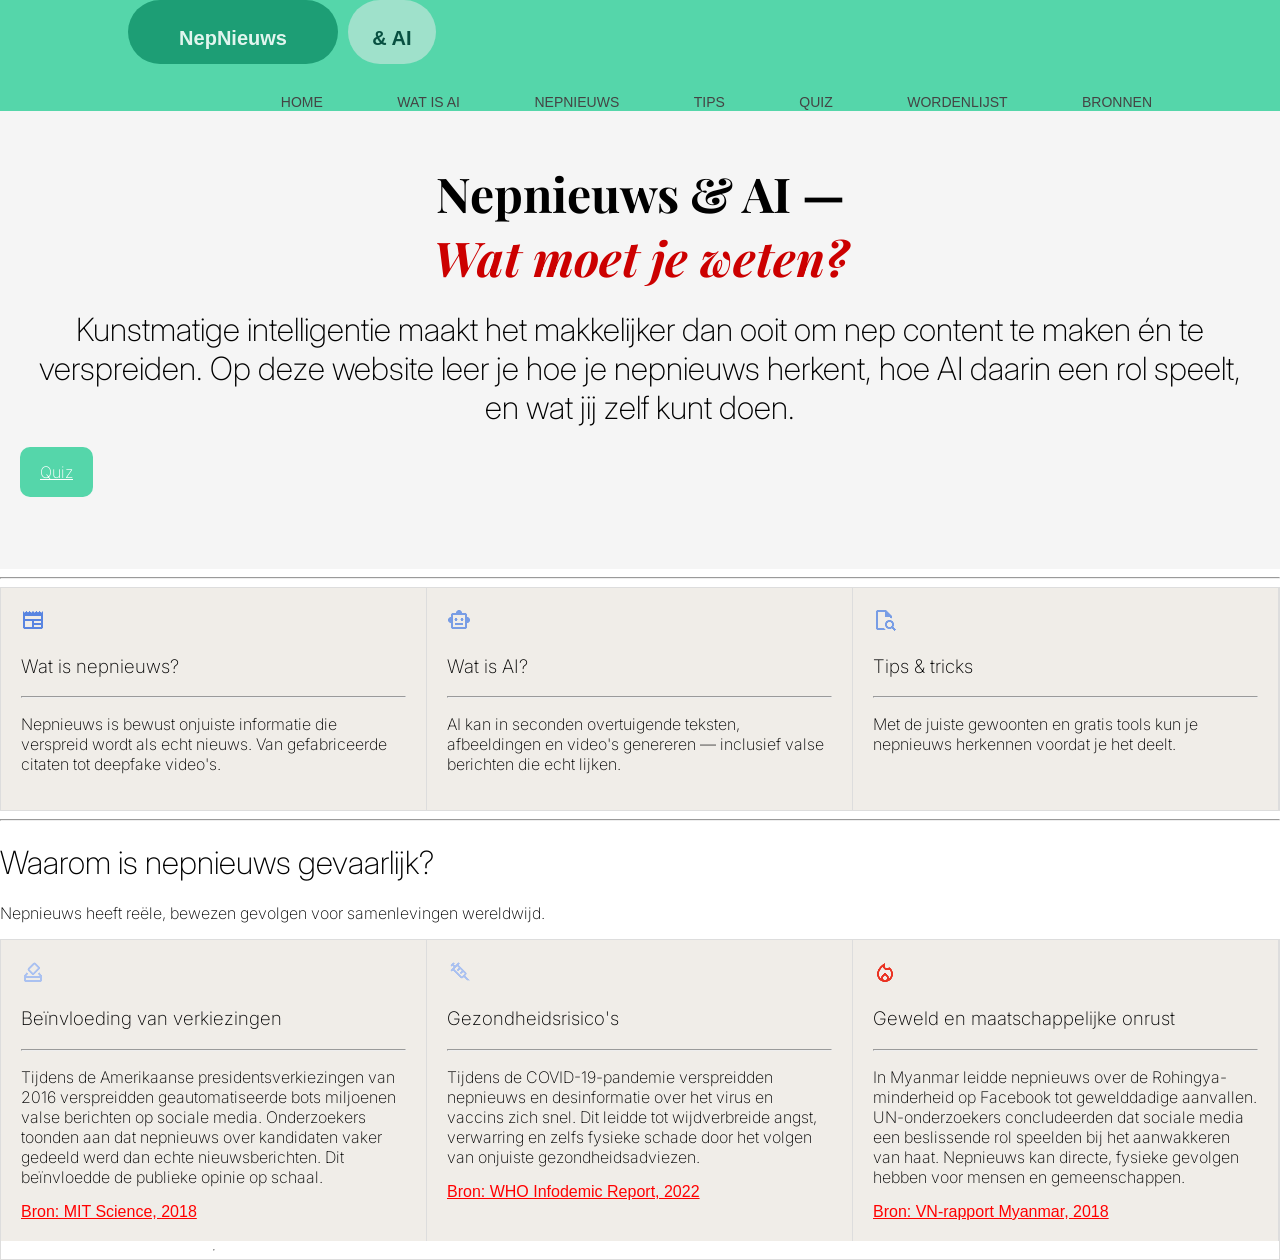
==== AI en NEPNIEUWS/index.html @ 642c2e68 "Add files via upload" ====
<!DOCTYPE html>
<html lang="en">
<head>
    <meta charset="UTF-8">
    <meta name="viewport" content="width=device-width, initial-scale=1.0">
    <meta
  name="description"
  content="Nepnieuws (of fake news) zijn volledig verzonnen verhalen die als objectief nieuwsbericht worden gepresenteerd,
   maar niet door professionele journalisten zijn geschreven of gecontroleerd.  Het wordt verspreid via websites, 
   sociale media en traditionele media met als doel geld te verdienen (via clickbait-advertenties) of de publieke opinie te beïnvloeden.." />

   <!-- Google Fonts  for the hero section-->

   <link rel="preconnect" href="https://fonts.googleapis.com">
<link rel="preconnect" href="https://fonts.gstatic.com" crossorigin>
<link href="https://fonts.googleapis.com/css2?family=Playfair+Display:ital,wght@0,400..900;1,400..900&display=swap" rel="stylesheet">
<!--.....................................................................-->


<!--google fonts for the sub-title-->

<link rel="preconnect" href="https://fonts.googleapis.com">
<link rel="preconnect" href="https://fonts.gstatic.com" crossorigin>
<link href="https://fonts.googleapis.com/css2?family=Inter:ital,opsz,wght@0,14..32,100..900;1,14..32,100..900&family=Playfair+Display&display=swap" rel="stylesheet">
<!--.....................................................................-->

                                    <link rel="stylesheet" href="styles.css" />
    <title> AI & Nepnieuws </title>
</head>
<body>
        <header>
            <div class="container">



                <!--ai generate logo (svg type)-->

                <svg width="320" height="64" viewBox="0 0 320 64" xmlns="http://www.w3.org/2000/svg">
  <!-- NepNieuws pill -->
  <rect x="0" y="0" width="210" height="64" rx="32" fill="#1D9E75"/>
  <text x="105" y="40" text-anchor="middle" dominant-baseline="middle"
        font-size="20" font-weight="700" fill="#E1F5EE" font-family="sans-serif">
    NepNieuws
  </text>

  <!-- & AI pill -->
  <rect x="220" y="0" width="88" height="64" rx="32" fill="#9FE1CB"/>
  <text x="264" y="40" text-anchor="middle" dominant-baseline="middle"
        font-size="20" font-weight="700" fill="#085041" font-family="sans-serif">
    &amp; AI
  </text>
</svg>
                <!-- juste the logo code -->




              <nav>
        <ul>
            <li> <a href="a">home</a></li>
            <li> <a href="a">Wat is AI</a></li>
            <li> <a href="a">Nepnieuws</a></li>
            <li> <a href="a">Tips</a></li>
            <li> <a href="quiz.html">Quiz</a></li>
            <li> <a href="a">wordenlijst</a></li>
            <li> <a href="a">bronnen</a></li>
        </ul>
    </nav>
        </header>

    </div>
    
    <div class="hero section">
        <h1 class="titre-main">Nepnieuws &amp; AI —</h1>
<h1 class="titre-sub">Wat moet je weten?</h1>


<h1 class="sub-title ">Kunstmatige intelligentie maakt het makkelijker dan ooit om nep content te maken én te verspreiden.
     Op deze website leer je hoe je nepnieuws herkent,
     hoe AI daarin een rol speelt, en wat jij zelf kunt doen.


        <div display="flex";gap="16px" align-items="center">
           <div style="display:flex; gap:16px; align-items:center">
  <a href="Quiz.html" class="btn btn-link">Quiz</a>
       </div>

        </div>
    </div>


    <hr>


    <div class="grid">
        <div class="card">
            <img src="imgs/icon1.png" alt="journal">
            <h3 class="title">Wat is nepnieuws?</h3>
            <hr>
            <p class="description">Nepnieuws is bewust onjuiste informatie die verspreid wordt als echt nieuws.
             Van gefabriceerde citaten tot deepfake video's.</p>

        </div>
        <div class="card">
            <img src="imgs/icon2.png" alt="bot">
            <h3 class="title">Wat is AI?</h3>
            <hr>
            <p class="description">AI kan in seconden overtuigende teksten,
                 afbeeldingen en video's genereren — inclusief valse berichten die echt lijken.</p>

            </div>
        <div class="card">
            <img src="imgs/icon3.png" alt="fake">
            <h3 class="title"> Tips &amp; tricks</h3>
            <hr>
            <p class="description">Met de juiste gewoonten en gratis tools kun je nepnieuws herkennen voordat je het deelt.</p>

        </div>
    </div>


    <hr>
    
    <h1><b></b>Waarom is nepnieuws gevaarlijk?</b></h1>
    <p>Nepnieuws heeft reële, bewezen gevolgen voor samenlevingen wereldwijd.</p>

    <div class="grid">
        <div class="card">
            <img src="imgs/icon4.png" alt="stem">
            <h3 class="title">Beïnvloeding van verkiezingen</h3>
            <hr>
            <P class="description">Tijdens de Amerikaanse presidentsverkiezingen van 2016 verspreidden geautomatiseerde bots miljoenen valse berichten op sociale media.
                                   Onderzoekers toonden aan dat nepnieuws over kandidaten vaker gedeeld werd dan echte nieuwsberichten.
                                   Dit beïnvloedde de publieke opinie op schaal.</P>
            <a href="https://science.mit.edu" class="bron" target="_blank">Bron: MIT Science, 2018</a>


        </div>
        <div class="card">
            <img src="imgs/icon5.png" alt="health">
            <h3 class="title">Gezondheidsrisico's</h3>
            <hr>
            <P class="description">Tijdens de COVID-19-pandemie verspreidden nepnieuws en desinformatie over het virus en vaccins zich snel.
                                   Dit leidde tot wijdverbreide angst, verwarring en zelfs fysieke schade door het volgen van onjuiste gezondheidsadviezen.</P>
            <a href="https://www.who.int/health-topics/infodemic" class="bron" target="_blank">Bron: WHO Infodemic Report, 2022</a>

        </div>
        <div class="card">
            <img src="imgs/icon6.png" alt="fire">
            <h3 class="title">Geweld en maatschappelijke onrust</h3>
            <hr>
            <P class="description">In Myanmar leidde nepnieuws over de Rohingya-minderheid op Facebook tot gewelddadige aanvallen.
                 UN-onderzoekers concludeerden dat sociale media een beslissende rol speelden bij het aanwakkeren van haat. Nepnieuws kan directe,
                 fysieke gevolgen hebben voor mensen en gemeenschappen.</P>
            <a href="https://www.ohchr.org/en/hr-bodies/hrc/myanmar-inquiry/myanmar-ffm-report" class="bron" target="_blank">Bron: VN-rapport Myanmar, 2018</a>

    </div>
    <hr>
</body>
</html>
---- AI en NEPNIEUWS/styles.css ----
.titre-main {
  font-family: 'Playfair Display', serif;
  font-weight: 700;
  font-style: normal;
  font-size: 48px;
  color: #000000;
  margin: 0;
}

.titre-sub {
  font-family: 'Playfair Display', serif;
  font-weight: 700;
  font-style: italic;
  font-size: 48px;
  color: #CC0000;
  margin: 0;
}


.sub-title{
  font-family: "Inter", sans-serif;
  font-optical-sizing: auto;
  font-weight: 200;
  font-style: normal;
}




.hero.section {
    background-color: #f5f5f5;
    padding: 50px 20px;
    text-align: center;
}
body{
    margin: 0;
    background: #fff;
    font-family: work sans, sans-serif;
    font-weight: 400;
}
.container{
    width: 80%;
    margin: 0 auto;
}
header{
    background: #55d6aa;
}

header::after{
    content: "";
    display: table;
    clear: both;

}

.logo{
    float: left;
    padding: 10px 0;
}
nav{
    float: right;
}

nav ul{
    margin: 0;
    padding: 0;
    list-style: none;
}


nav li{
    display: inline-block;
    margin-left: 70px;
    padding-top: 25px;
}

nav a{
    color: #444;
    text-decoration: none;
    font-size: 14px;
    text-transform: uppercase;
}

nav a:hover{
    color: #000;
}

.btn{
    background: #55d6aa;
    color: #fff;
    border-radius: 10px;
    padding: 15px 20px;
    font-size: 16px;
    cursor: pointer;
    margin-top: 20px;
}


.grid{
    display: grid;
    grid-template-columns: repeat(3, 1fr);
    border: 1px solid #ddd;
}

.card{
    padding: 20px;
    background-color: #f0ede8;
    border-right: 1px solid #ddd;
}

.title{
  font-family: "Inter", sans-serif;
  font-optical-sizing: auto;
  font-weight: 200;
  font-style: normal;
}

.description{
  font-family: "Inter", sans-serif;
  font-optical-sizing: auto;
  font-weight: 200;
  font-style: normal;
}

h1{
  font-family: "Inter", sans-serif;
  font-optical-sizing: auto;
  font-weight: 200;
  font-style: normal;
}


p{
  font-family: "Inter", sans-serif;
  font-optical-sizing: auto;
  font-weight: 200;
  font-style: normal;
}


.bron{
    color: red
}
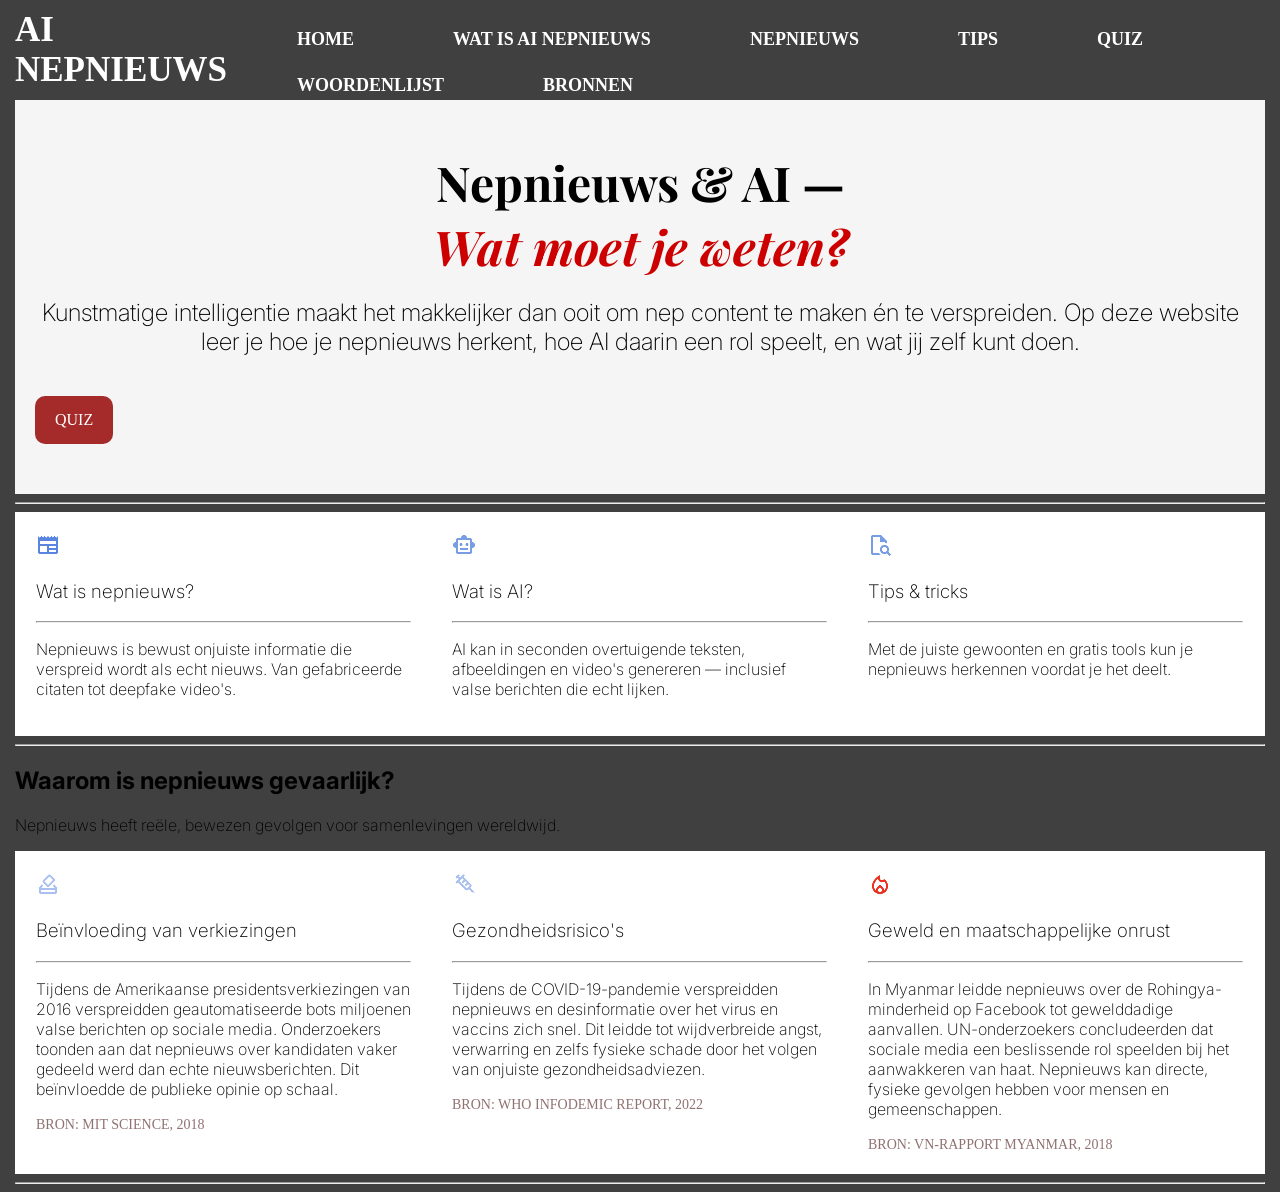
==== commit e26e0bbd: "update" ====
--- a/AI en NEPNIEUWS/index.html
+++ b/AI en NEPNIEUWS/index.html
@@ -9,88 +9,49 @@
    maar niet door professionele journalisten zijn geschreven of gecontroleerd.  Het wordt verspreid via websites, 
    sociale media en traditionele media met als doel geld te verdienen (via clickbait-advertenties) of de publieke opinie te beïnvloeden.." />
 
-   <!-- Google Fonts  for the hero section-->
-
    <link rel="preconnect" href="https://fonts.googleapis.com">
 <link rel="preconnect" href="https://fonts.gstatic.com" crossorigin>
 <link href="https://fonts.googleapis.com/css2?family=Playfair+Display:ital,wght@0,400..900;1,400..900&display=swap" rel="stylesheet">
-<!--.....................................................................-->
-
-
-<!--google fonts for the sub-title-->
 
 <link rel="preconnect" href="https://fonts.googleapis.com">
 <link rel="preconnect" href="https://fonts.gstatic.com" crossorigin>
 <link href="https://fonts.googleapis.com/css2?family=Inter:ital,opsz,wght@0,14..32,100..900;1,14..32,100..900&family=Playfair+Display&display=swap" rel="stylesheet">
-<!--.....................................................................-->
 
-                                    <link rel="stylesheet" href="styles.css" />
+<link rel="stylesheet" href="styles.css" />
     <title> AI & Nepnieuws </title>
 </head>
 <body>
-        <header>
-            <div class="container">
-
-
-
-                <!--ai generate logo (svg type)-->
-
-                <svg width="320" height="64" viewBox="0 0 320 64" xmlns="http://www.w3.org/2000/svg">
-  <!-- NepNieuws pill -->
-  <rect x="0" y="0" width="210" height="64" rx="32" fill="#1D9E75"/>
-  <text x="105" y="40" text-anchor="middle" dominant-baseline="middle"
-        font-size="20" font-weight="700" fill="#E1F5EE" font-family="sans-serif">
-    NepNieuws
-  </text>
-
-  <!-- & AI pill -->
-  <rect x="220" y="0" width="88" height="64" rx="32" fill="#9FE1CB"/>
-  <text x="264" y="40" text-anchor="middle" dominant-baseline="middle"
-        font-size="20" font-weight="700" fill="#085041" font-family="sans-serif">
-    &amp; AI
-  </text>
-</svg>
-                <!-- juste the logo code -->
-
-
-
-
-              <nav>
-        <ul>
-            <li> <a href="a">home</a></li>
-            <li> <a href="a">Wat is AI</a></li>
-            <li> <a href="a">Nepnieuws</a></li>
-            <li> <a href="a">Tips</a></li>
-            <li> <a href="quiz.html">Quiz</a></li>
-            <li> <a href="a">wordenlijst</a></li>
-            <li> <a href="a">bronnen</a></li>
-        </ul>
-    </nav>
-        </header>
-
+    <nav class="navbar">
+        <div class="navdiv">
+            <div class="logo"><a href="#">Ai nepnieuws</a></div>
+            <ul>
+                <li><a href="home.html">Home</a></li>
+                <li><a href="Wat is ai.html">Wat is Ai nepnieuws</a></li>
+                <li><a href="Nepnieuws.html">Nepnieuws</a></li>
+                <li><a href="Tips.html">Tips</a></li>
+                <li><a href="Quiz.html">Quiz</a></li>
+                <li><a href="Woordenlijst.html">Woordenlijst</a></li>
+                <li><a href="Bronnen.html">Bronnen</a></li>
+            </ul>
+        </div>
     </div>
     
     <div class="hero section">
         <h1 class="titre-main">Nepnieuws &amp; AI —</h1>
 <h1 class="titre-sub">Wat moet je weten?</h1>
 
-
-<h1 class="sub-title ">Kunstmatige intelligentie maakt het makkelijker dan ooit om nep content te maken én te verspreiden.
+<h1 class="sub-title">Kunstmatige intelligentie maakt het makkelijker dan ooit om nep content te maken én te verspreiden.
      Op deze website leer je hoe je nepnieuws herkent,
      hoe AI daarin een rol speelt, en wat jij zelf kunt doen.
+</h1>
 
+        <div style="display:flex; gap:16px; align-items:center">
+            <a href="Quiz.html" class="btn btn-link">Quiz</a>
+        </div>
 
-        <div display="flex";gap="16px" align-items="center">
-           <div style="display:flex; gap:16px; align-items:center">
-  <a href="Quiz.html" class="btn btn-link">Quiz</a>
-       </div>
-
-        </div>
     </div>
 
-
     <hr>
-
 
     <div class="grid">
         <div class="card">
@@ -99,7 +60,6 @@
             <hr>
             <p class="description">Nepnieuws is bewust onjuiste informatie die verspreid wordt als echt nieuws.
              Van gefabriceerde citaten tot deepfake video's.</p>
-
         </div>
         <div class="card">
             <img src="imgs/icon2.png" alt="bot">
@@ -107,21 +67,18 @@
             <hr>
             <p class="description">AI kan in seconden overtuigende teksten,
                  afbeeldingen en video's genereren — inclusief valse berichten die echt lijken.</p>
-
-            </div>
+        </div>
         <div class="card">
             <img src="imgs/icon3.png" alt="fake">
-            <h3 class="title"> Tips &amp; tricks</h3>
+            <h3 class="title">Tips &amp; tricks</h3>
             <hr>
             <p class="description">Met de juiste gewoonten en gratis tools kun je nepnieuws herkennen voordat je het deelt.</p>
-
         </div>
     </div>
 
-
     <hr>
     
-    <h1><b></b>Waarom is nepnieuws gevaarlijk?</b></h1>
+    <h1><b>Waarom is nepnieuws gevaarlijk?</b></h1>
     <p>Nepnieuws heeft reële, bewezen gevolgen voor samenlevingen wereldwijd.</p>
 
     <div class="grid">
@@ -129,32 +86,30 @@
             <img src="imgs/icon4.png" alt="stem">
             <h3 class="title">Beïnvloeding van verkiezingen</h3>
             <hr>
-            <P class="description">Tijdens de Amerikaanse presidentsverkiezingen van 2016 verspreidden geautomatiseerde bots miljoenen valse berichten op sociale media.
+            <p class="description">Tijdens de Amerikaanse presidentsverkiezingen van 2016 verspreidden geautomatiseerde bots miljoenen valse berichten op sociale media.
                                    Onderzoekers toonden aan dat nepnieuws over kandidaten vaker gedeeld werd dan echte nieuwsberichten.
-                                   Dit beïnvloedde de publieke opinie op schaal.</P>
+                                   Dit beïnvloedde de publieke opinie op schaal.</p>
             <a href="https://science.mit.edu" class="bron" target="_blank">Bron: MIT Science, 2018</a>
-
-
         </div>
         <div class="card">
             <img src="imgs/icon5.png" alt="health">
             <h3 class="title">Gezondheidsrisico's</h3>
             <hr>
-            <P class="description">Tijdens de COVID-19-pandemie verspreidden nepnieuws en desinformatie over het virus en vaccins zich snel.
-                                   Dit leidde tot wijdverbreide angst, verwarring en zelfs fysieke schade door het volgen van onjuiste gezondheidsadviezen.</P>
+            <p class="description">Tijdens de COVID-19-pandemie verspreidden nepnieuws en desinformatie over het virus en vaccins zich snel.
+                                   Dit leidde tot wijdverbreide angst, verwarring en zelfs fysieke schade door het volgen van onjuiste gezondheidsadviezen.</p>
             <a href="https://www.who.int/health-topics/infodemic" class="bron" target="_blank">Bron: WHO Infodemic Report, 2022</a>
-
         </div>
         <div class="card">
             <img src="imgs/icon6.png" alt="fire">
             <h3 class="title">Geweld en maatschappelijke onrust</h3>
             <hr>
-            <P class="description">In Myanmar leidde nepnieuws over de Rohingya-minderheid op Facebook tot gewelddadige aanvallen.
+            <p class="description">In Myanmar leidde nepnieuws over de Rohingya-minderheid op Facebook tot gewelddadige aanvallen.
                  UN-onderzoekers concludeerden dat sociale media een beslissende rol speelden bij het aanwakkeren van haat. Nepnieuws kan directe,
-                 fysieke gevolgen hebben voor mensen en gemeenschappen.</P>
+                 fysieke gevolgen hebben voor mensen en gemeenschappen.</p>
             <a href="https://www.ohchr.org/en/hr-bodies/hrc/myanmar-inquiry/myanmar-ffm-report" class="bron" target="_blank">Bron: VN-rapport Myanmar, 2018</a>
+        </div>
+    </div>
 
-    </div>
     <hr>
 </body>
 </html>
--- a/AI en NEPNIEUWS/styles.css
+++ b/AI en NEPNIEUWS/styles.css
@@ -86,7 +86,7 @@
 }
 
 .btn{
-    background: #55d6aa;
+    background: brown;
     color: #fff;
     border-radius: 10px;
     padding: 15px 20px;
@@ -99,13 +99,13 @@
 .grid{
     display: grid;
     grid-template-columns: repeat(3, 1fr);
-    border: 1px solid #ddd;
+    border: 1px solid #ffffff;
 }
 
 .card{
     padding: 20px;
-    background-color: #f0ede8;
-    border-right: 1px solid #ddd;
+    background-color: #ffffff;
+    border-right: 1px solid #ffffff;
 }
 
 .title{
@@ -139,5 +139,29 @@
 
 
 .bron{
-    color: red
-}+    color: rgb(145, 114, 114)
+}
+		.navbar{
+			background: rgb(64, 64, 64); font-family: calibri; padding-right: 15px;padding-left: 15px;
+		}
+		.navdiv{
+			display: flex; align-items: center; justify-content: space-between;
+		}
+		.logo a{
+			font-size: 35px; font-weight: 600; color: white;
+		}
+		li{
+			list-style: none; display: inline-block;
+		}
+		li a{
+			color: white; font-size: 18px; font-weight: bold; margin-right: 25px;
+		}
+		button{
+			background-color: black; margin-left: 10px; border-radius: 10px; padding: 10px; width: 90px;
+		}
+		button a{
+			color: white; font-weight: bold; font-size: 15px;
+		}
+		a {
+  		text-decoration: none;
+		}
